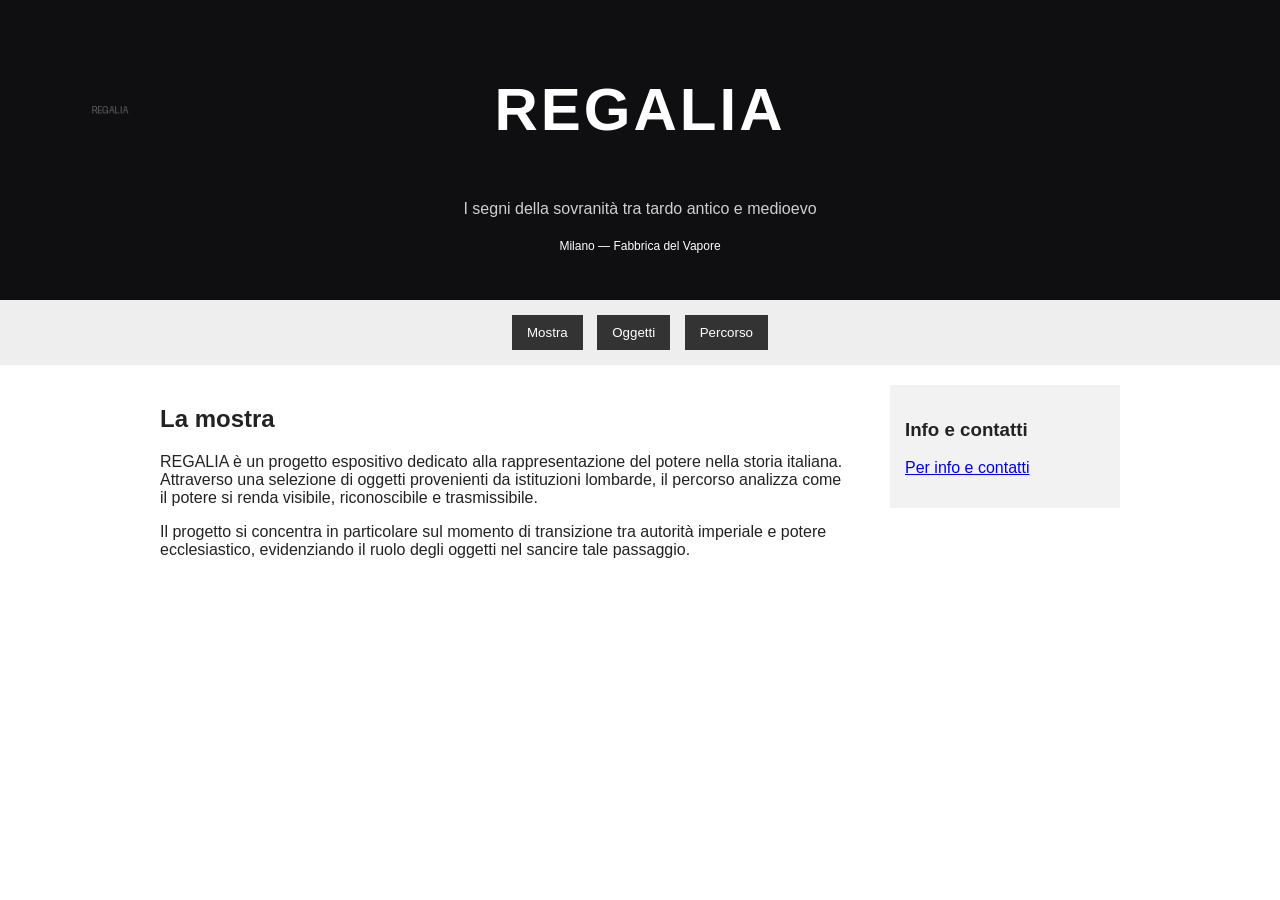
==== index.html @ 8a3edc61 "Add files via upload" ====
<!DOCTYPE html>
<html lang="it">
<head>
<meta charset="UTF-8">
<meta name="viewport" content="width=device-width, initial-scale=1.0">
<title>REGALIA</title>
<link rel="stylesheet" href="style.css">
<script>
function showSection(id){
  document.querySelectorAll('.section').forEach(s=>s.style.display='none');
  document.getElementById(id).style.display='block';
}
</script>
</head>
<body>

<header class="hero">
  <div class="overlay">
    <h1>REGALIA</h1>
    <p class="subtitle">I segni della sovranità tra tardo antico e medioevo</p>
    <p class="meta">Milano — Fabbrica del Vapore</p>
  </div>
</header>

<nav>
  <button onclick="showSection('home')">Mostra</button>
  <button onclick="showSection('oggetti')">Oggetti</button>
  <button onclick="showSection('percorso')">Percorso</button>
</nav>

<div class="layout">

<main>

<section id="home" class="section">
  <h2>La mostra</h2>
  <p>
  REGALIA è un progetto espositivo dedicato alla rappresentazione del potere nella storia italiana.
  Attraverso una selezione di oggetti provenienti da istituzioni lombarde, il percorso analizza
  come il potere si renda visibile, riconoscibile e trasmissibile.
  </p>
  <p>
  Il progetto si concentra in particolare sul momento di transizione tra autorità imperiale e potere
  ecclesiastico, evidenziando il ruolo degli oggetti nel sancire tale passaggio.
  </p>
</section>

<section id="oggetti" class="section" style="display:none">
<h2>Oggetti esposti</h2>

<div class="obj">
<h3>Scettro longobardo</h3>
<p>Elemento cerimoniale legato alla regalità, utilizzato nelle cerimonie ufficiali per rappresentare il potere diretto del sovrano.</p>
<p class="src">Museo del Duomo, Milano</p>
<img src="scettro_1.jpg"><img src="scettro_2.jpg">
</div>

<div class="obj">
<h3>Sigilli medievali</h3>
<p>Strumenti di autenticazione, fondamentali per conferire validità agli atti ufficiali e trasformare una decisione in autorità riconosciuta.</p>
<p class="src">Archivio di Stato, Milano</p>
<img src="sigilli_1.jpg"><img src="sigilli_2.jpg">
</div>

<div class="obj highlight">
<h3>Corona Ferrea</h3>
<p>
Utilizzata nelle incoronazioni dei re d’Italia, la Corona Ferrea rappresenta uno dei principali strumenti
di legittimazione del potere.
</p>
<p>
Non rappresentava soltanto l’autorità, ma ne sanciva il riconoscimento formale.
</p>
<p>
Secondo la tradizione, al suo interno è presente un anello metallico associato a uno dei chiodi della Croce.
</p>
<p class="src">Duomo di Monza</p>
<img src="corona_1.jpg"><img src="corona_2.jpg">
</div>

</section>

<section id="percorso" class="section" style="display:none">
<h2>Percorso espositivo</h2>
<p>
Il percorso mette in relazione oggetti civili e religiosi per analizzare la trasformazione del potere nel tempo.
</p>
</section>

</main>

<aside class="sidebar">
  <div class="box">
    <h3>Info e contatti</h3>
    <p><a href="contatti.html">Per info e contatti</a></p>
  </div>
</aside>

</div>

</body>
</html>
---- style.css ----
body{margin:0;font-family:Arial;color:#222;}
.hero{background:url('cover.jpg') center/cover no-repeat;height:300px;position:relative;}
.overlay{background:rgba(0,0,0,0.5);height:100%;display:flex;flex-direction:column;justify-content:center;align-items:center;color:#fff;}
h1{font-size:60px;letter-spacing:3px;}
.subtitle{opacity:0.8;}
.meta{font-size:12px;margin-top:5px;}
nav{text-align:center;padding:10px;background:#eee;}
nav button{margin:5px;padding:10px 15px;border:none;background:#333;color:#fff;}
.layout{display:flex;max-width:1000px;margin:auto;}
main{flex:3;padding:20px;}
.sidebar{flex:1;padding:20px;}
.box{background:#f2f2f2;padding:15px;}
.section{margin-bottom:30px;}
.obj img{width:45%;margin-top:10px;}
.highlight{border-top:2px solid #333;padding-top:10px;}
@media(max-width:800px){.layout{flex-direction:column;}}
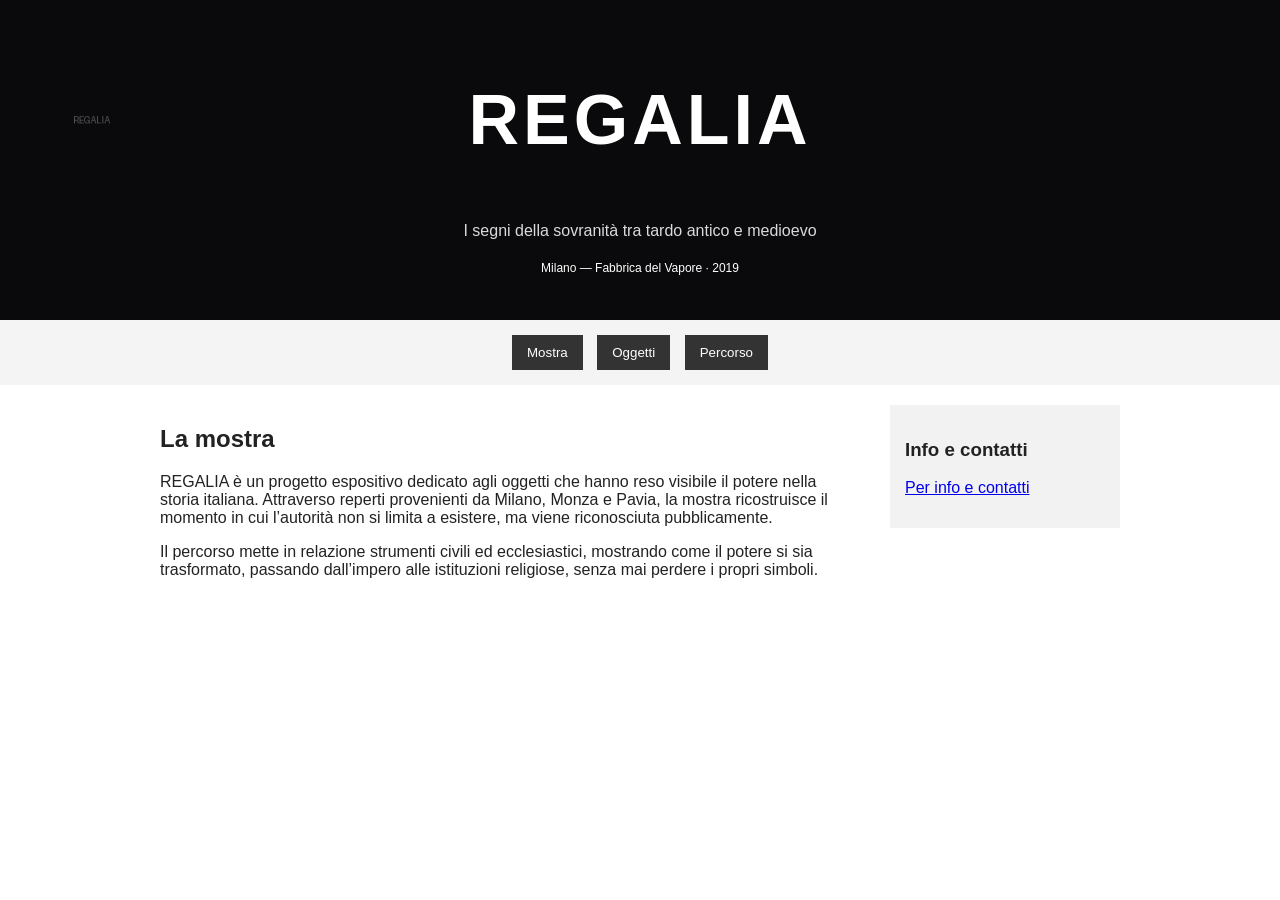
==== commit af8e6377: "Add files via upload" ====
--- a/index.html
+++ b/index.html
@@ -7,25 +7,25 @@
 <link rel="stylesheet" href="style.css">
 <script>
 function showSection(id){
-  document.querySelectorAll('.section').forEach(s=>s.style.display='none');
-  document.getElementById(id).style.display='block';
+ document.querySelectorAll('.section').forEach(s=>s.style.display='none');
+ document.getElementById(id).style.display='block';
 }
 </script>
 </head>
 <body>
 
 <header class="hero">
-  <div class="overlay">
-    <h1>REGALIA</h1>
-    <p class="subtitle">I segni della sovranità tra tardo antico e medioevo</p>
-    <p class="meta">Milano — Fabbrica del Vapore</p>
-  </div>
+<div class="overlay">
+<h1>REGALIA</h1>
+<p class="subtitle">I segni della sovranità tra tardo antico e medioevo</p>
+<p class="meta">Milano — Fabbrica del Vapore · 2019</p>
+</div>
 </header>
 
 <nav>
-  <button onclick="showSection('home')">Mostra</button>
-  <button onclick="showSection('oggetti')">Oggetti</button>
-  <button onclick="showSection('percorso')">Percorso</button>
+<button onclick="showSection('home')">Mostra</button>
+<button onclick="showSection('oggetti')">Oggetti</button>
+<button onclick="showSection('percorso')">Percorso</button>
 </nav>
 
 <div class="layout">
@@ -33,16 +33,16 @@
 <main>
 
 <section id="home" class="section">
-  <h2>La mostra</h2>
-  <p>
-  REGALIA è un progetto espositivo dedicato alla rappresentazione del potere nella storia italiana.
-  Attraverso una selezione di oggetti provenienti da istituzioni lombarde, il percorso analizza
-  come il potere si renda visibile, riconoscibile e trasmissibile.
-  </p>
-  <p>
-  Il progetto si concentra in particolare sul momento di transizione tra autorità imperiale e potere
-  ecclesiastico, evidenziando il ruolo degli oggetti nel sancire tale passaggio.
-  </p>
+<h2>La mostra</h2>
+<p>
+REGALIA è un progetto espositivo dedicato agli oggetti che hanno reso visibile il potere nella storia italiana.
+Attraverso reperti provenienti da Milano, Monza e Pavia, la mostra ricostruisce il momento in cui l’autorità
+non si limita a esistere, ma viene riconosciuta pubblicamente.
+</p>
+<p>
+Il percorso mette in relazione strumenti civili ed ecclesiastici, mostrando come il potere si sia trasformato,
+passando dall’impero alle istituzioni religiose, senza mai perdere i propri simboli.
+</p>
 </section>
 
 <section id="oggetti" class="section" style="display:none">
@@ -50,29 +50,47 @@
 
 <div class="obj">
 <h3>Scettro longobardo</h3>
-<p>Elemento cerimoniale legato alla regalità, utilizzato nelle cerimonie ufficiali per rappresentare il potere diretto del sovrano.</p>
+<p>Elemento cerimoniale associato alla regalità longobarda. Utilizzato nelle cerimonie ufficiali,
+lo scettro rappresentava la capacità del sovrano di esercitare il comando e rendere visibile la propria autorità.</p>
 <p class="src">Museo del Duomo, Milano</p>
 <img src="scettro_1.jpg"><img src="scettro_2.jpg">
 </div>
 
 <div class="obj">
+<h3>Globo imperiale</h3>
+<p>Simbolo del dominio universale, il globo indica il mondo sottoposto all’autorità del sovrano.
+La croce sovrastante sancisce la relazione tra potere terreno e legittimazione divina.</p>
+<p class="src">Musei Civici, Pavia</p>
+<img src="globo_1.jpg"><img src="globo_2.jpg">
+</div>
+
+<div class="obj">
 <h3>Sigilli medievali</h3>
-<p>Strumenti di autenticazione, fondamentali per conferire validità agli atti ufficiali e trasformare una decisione in autorità riconosciuta.</p>
+<p>Strumenti fondamentali per conferire validità agli atti ufficiali.
+Attraverso la loro impronta, una decisione diventava riconosciuta e verificabile.</p>
 <p class="src">Archivio di Stato, Milano</p>
 <img src="sigilli_1.jpg"><img src="sigilli_2.jpg">
+</div>
+
+<div class="obj">
+<h3>Anello episcopale ambrosiano</h3>
+<p>Simbolo dell’autorità del vescovo di Milano, utilizzato per autenticare documenti e sancire atti ufficiali.
+Rappresenta il legame tra potere spirituale e riconoscimento istituzionale.</p>
+<p class="src">Biblioteca Ambrosiana, Milano</p>
+<img src="anello_1.jpg"><img src="anello_2.jpg">
 </div>
 
 <div class="obj highlight">
 <h3>Corona Ferrea</h3>
 <p>
-Utilizzata nelle incoronazioni dei re d’Italia, la Corona Ferrea rappresenta uno dei principali strumenti
-di legittimazione del potere.
+Tra le più antiche insegne regali d’Europa, la Corona Ferrea veniva utilizzata per l’incoronazione dei re d’Italia.
+Non rappresentava soltanto il potere, ma ne sanciva il riconoscimento formale e pubblico.
 </p>
 <p>
-Non rappresentava soltanto l’autorità, ma ne sanciva il riconoscimento formale.
+Secondo la tradizione, all’interno della corona è presente un anello metallico associato a uno dei chiodi della Croce.
 </p>
 <p>
-Secondo la tradizione, al suo interno è presente un anello metallico associato a uno dei chiodi della Croce.
+Utilizzata anche da Napoleone Bonaparte nel 1805, rappresenta un punto di continuità tra diverse forme di autorità.
 </p>
 <p class="src">Duomo di Monza</p>
 <img src="corona_1.jpg"><img src="corona_2.jpg">
@@ -83,17 +101,18 @@
 <section id="percorso" class="section" style="display:none">
 <h2>Percorso espositivo</h2>
 <p>
-Il percorso mette in relazione oggetti civili e religiosi per analizzare la trasformazione del potere nel tempo.
+Il percorso analizza la trasformazione del potere attraverso gli oggetti,
+mostrando come esso venga rappresentato, riconosciuto e trasmesso nel tempo.
 </p>
 </section>
 
 </main>
 
 <aside class="sidebar">
-  <div class="box">
-    <h3>Info e contatti</h3>
-    <p><a href="contatti.html">Per info e contatti</a></p>
-  </div>
+<div class="box">
+<h3>Info e contatti</h3>
+<p><a href="contatti.html">Per info e contatti</a></p>
+</div>
 </aside>
 
 </div>
--- a/style.css
+++ b/style.css
@@ -1,17 +1,18 @@
 
 body{margin:0;font-family:Arial;color:#222;}
-.hero{background:url('cover.jpg') center/cover no-repeat;height:300px;position:relative;}
-.overlay{background:rgba(0,0,0,0.5);height:100%;display:flex;flex-direction:column;justify-content:center;align-items:center;color:#fff;}
-h1{font-size:60px;letter-spacing:3px;}
-.subtitle{opacity:0.8;}
+.hero{background:url('cover.jpg') center/cover no-repeat;height:320px;}
+.overlay{background:rgba(0,0,0,0.6);height:100%;display:flex;flex-direction:column;justify-content:center;align-items:center;color:#fff;}
+h1{font-size:70px;letter-spacing:4px;}
+.subtitle{opacity:0.85;}
 .meta{font-size:12px;margin-top:5px;}
-nav{text-align:center;padding:10px;background:#eee;}
-nav button{margin:5px;padding:10px 15px;border:none;background:#333;color:#fff;}
+nav{text-align:center;padding:10px;background:#f4f4f4;}
+nav button{margin:5px;padding:10px 15px;border:none;background:#333;color:#fff;cursor:pointer;}
 .layout{display:flex;max-width:1000px;margin:auto;}
 main{flex:3;padding:20px;}
 .sidebar{flex:1;padding:20px;}
 .box{background:#f2f2f2;padding:15px;}
 .section{margin-bottom:30px;}
 .obj img{width:45%;margin-top:10px;}
-.highlight{border-top:2px solid #333;padding-top:10px;}
+.highlight{border-top:2px solid #000;padding-top:10px;}
+.src{font-size:13px;color:#666;}
 @media(max-width:800px){.layout{flex-direction:column;}}
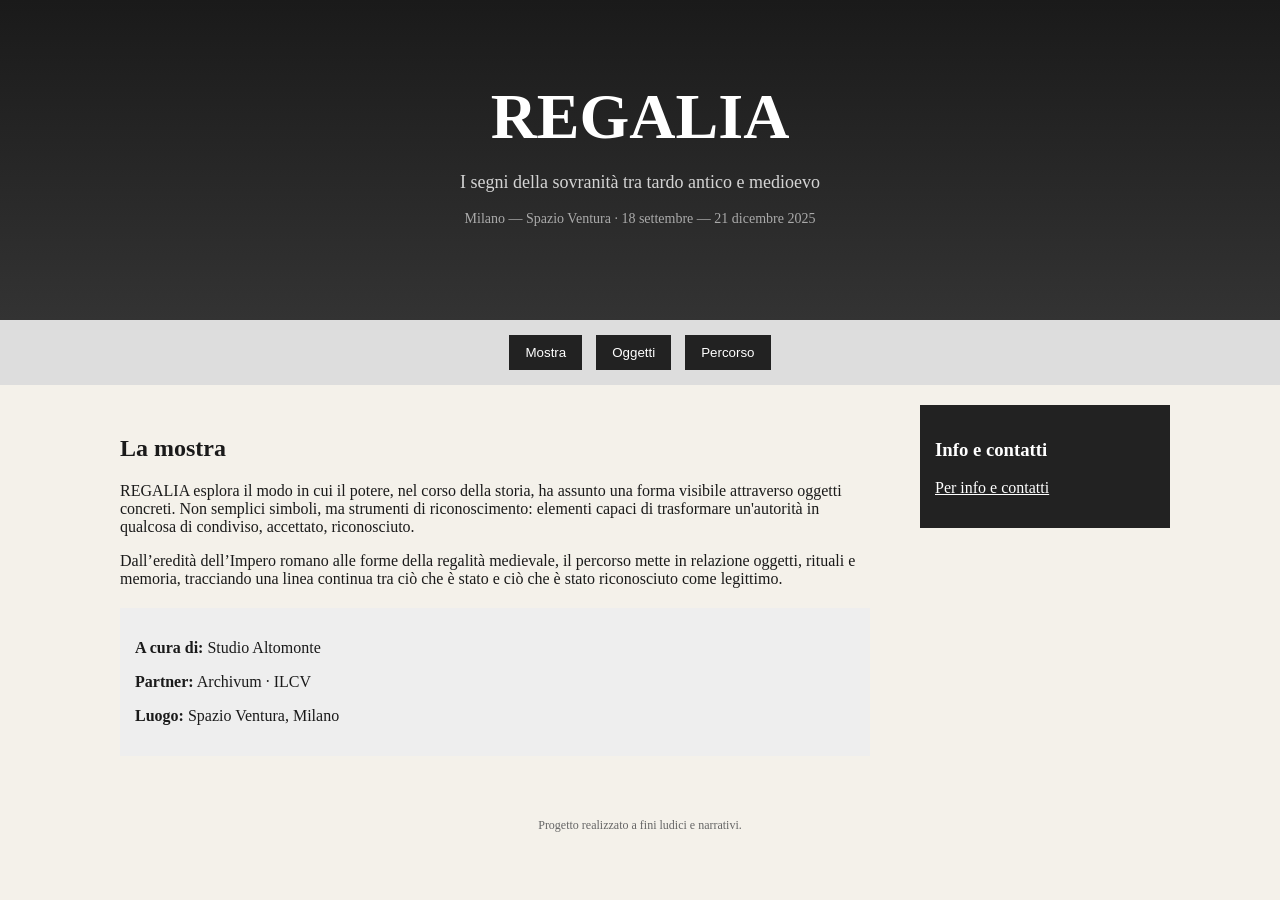
==== commit f6d0478b: "Add files via upload" ====
--- a/index.html
+++ b/index.html
@@ -3,113 +3,104 @@
 <head>
 <meta charset="UTF-8">
 <meta name="viewport" content="width=device-width, initial-scale=1.0">
-<title>REGALIA</title>
+<title>REGALIA — Milano 2025</title>
 <link rel="stylesheet" href="style.css">
 <script>
 function showSection(id){
- document.querySelectorAll('.section').forEach(s=>s.style.display='none');
- document.getElementById(id).style.display='block';
+ document.querySelectorAll('.section').forEach(s=>s.classList.remove('active'));
+ document.getElementById(id).classList.add('active');
+ window.scrollTo({top:0,behavior:'smooth'});
 }
 </script>
 </head>
 <body>
 
 <header class="hero">
-<div class="overlay">
+<div class="hero-content">
 <h1>REGALIA</h1>
 <p class="subtitle">I segni della sovranità tra tardo antico e medioevo</p>
-<p class="meta">Milano — Fabbrica del Vapore · 2019</p>
+<p class="meta">Milano — Spazio Ventura · 18 settembre — 21 dicembre 2025</p>
 </div>
 </header>
 
-<nav>
+<nav class="nav">
 <button onclick="showSection('home')">Mostra</button>
-<button onclick="showSection('oggetti')">Oggetti</button>
-<button onclick="showSection('percorso')">Percorso</button>
+<button onclick="showSection('objects')">Oggetti</button>
+<button onclick="showSection('path')">Percorso</button>
 </nav>
 
-<div class="layout">
+<div class="container">
 
 <main>
 
-<section id="home" class="section">
+<section id="home" class="section active">
 <h2>La mostra</h2>
 <p>
-REGALIA è un progetto espositivo dedicato agli oggetti che hanno reso visibile il potere nella storia italiana.
-Attraverso reperti provenienti da Milano, Monza e Pavia, la mostra ricostruisce il momento in cui l’autorità
-non si limita a esistere, ma viene riconosciuta pubblicamente.
+REGALIA esplora il modo in cui il potere, nel corso della storia, ha assunto una forma visibile attraverso oggetti concreti.
+Non semplici simboli, ma strumenti di riconoscimento: elementi capaci di trasformare un'autorità in qualcosa di condiviso, accettato, riconosciuto.
 </p>
+
 <p>
-Il percorso mette in relazione strumenti civili ed ecclesiastici, mostrando come il potere si sia trasformato,
-passando dall’impero alle istituzioni religiose, senza mai perdere i propri simboli.
+Dall’eredità dell’Impero romano alle forme della regalità medievale, il percorso mette in relazione oggetti, rituali e memoria,
+tracciando una linea continua tra ciò che è stato e ciò che è stato riconosciuto come legittimo.
 </p>
+
+<div class="meta-box">
+<p><strong>A cura di:</strong> Studio Altomonte</p>
+<p><strong>Partner:</strong> Archivum · ILCV</p>
+<p><strong>Luogo:</strong> Spazio Ventura, Milano</p>
+</div>
 </section>
 
-<section id="oggetti" class="section" style="display:none">
+<section id="objects" class="section">
 <h2>Oggetti esposti</h2>
 
-<div class="obj">
-<h3>Scettro longobardo</h3>
-<p>Elemento cerimoniale associato alla regalità longobarda. Utilizzato nelle cerimonie ufficiali,
-lo scettro rappresentava la capacità del sovrano di esercitare il comando e rendere visibile la propria autorità.</p>
-<p class="src">Museo del Duomo, Milano</p>
-<img src="scettro_1.jpg"><img src="scettro_2.jpg">
+<div class="card">
+<h3>Corona di Teodolinda</h3>
+<p>Testimonianza dell’oreficeria altomedievale e del rapporto tra regalità e devozione. Associata alla figura della regina Teodolinda, rappresenta un momento in cui il potere si esprime attraverso oggetti che uniscono simbolo e autorità.</p>
+<p class="source">Prestito: Duomo di Monza</p>
 </div>
 
-<div class="obj">
-<h3>Globo imperiale</h3>
-<p>Simbolo del dominio universale, il globo indica il mondo sottoposto all’autorità del sovrano.
-La croce sovrastante sancisce la relazione tra potere terreno e legittimazione divina.</p>
-<p class="src">Musei Civici, Pavia</p>
-<img src="globo_1.jpg"><img src="globo_2.jpg">
+<div class="card">
+<h3>Croce di Agilulfo</h3>
+<p>Oggetto liturgico che assume valore politico. Non solo strumento di culto, ma elemento capace di rendere visibile l’autorità e legittimarla attraverso un linguaggio condiviso.</p>
+<p class="source">Prestito: Duomo di Monza</p>
 </div>
 
-<div class="obj">
-<h3>Sigilli medievali</h3>
-<p>Strumenti fondamentali per conferire validità agli atti ufficiali.
-Attraverso la loro impronta, una decisione diventava riconosciuta e verificabile.</p>
-<p class="src">Archivio di Stato, Milano</p>
-<img src="sigilli_1.jpg"><img src="sigilli_2.jpg">
+<div class="card">
+<h3>Dittico di Stilicone</h3>
+<p>Testimonianza della persistenza del linguaggio imperiale. Un oggetto che conserva e trasmette le forme della rappresentazione del potere anche oltre la trasformazione dell’Impero.</p>
+<p class="source">Prestito: Duomo di Monza</p>
 </div>
 
-<div class="obj">
-<h3>Anello episcopale ambrosiano</h3>
-<p>Simbolo dell’autorità del vescovo di Milano, utilizzato per autenticare documenti e sancire atti ufficiali.
-Rappresenta il legame tra potere spirituale e riconoscimento istituzionale.</p>
-<p class="src">Biblioteca Ambrosiana, Milano</p>
-<img src="anello_1.jpg"><img src="anello_2.jpg">
+<div class="card">
+<h3>Sigilli medievali</h3>
+<p>Strumenti di autenticazione che trasformano un atto in autorità riconosciuta. Il sigillo non rappresenta il potere: lo rende valido.</p>
+<p class="source">Prestito: Archivio di Stato di Milano</p>
 </div>
 
-<div class="obj highlight">
+<div class="card highlight">
 <h3>Corona Ferrea</h3>
-<p>
-Tra le più antiche insegne regali d’Europa, la Corona Ferrea veniva utilizzata per l’incoronazione dei re d’Italia.
-Non rappresentava soltanto il potere, ma ne sanciva il riconoscimento formale e pubblico.
-</p>
-<p>
-Secondo la tradizione, all’interno della corona è presente un anello metallico associato a uno dei chiodi della Croce.
-</p>
-<p>
-Utilizzata anche da Napoleone Bonaparte nel 1805, rappresenta un punto di continuità tra diverse forme di autorità.
-</p>
-<p class="src">Duomo di Monza</p>
-<img src="corona_1.jpg"><img src="corona_2.jpg">
+<p>Tra le più antiche insegne regali d’Europa, utilizzata per l’incoronazione dei re d’Italia. Non rappresenta soltanto il potere, ma ne sancisce il riconoscimento.</p>
+<p>Secondo la tradizione contiene un elemento legato a un chiodo della Croce, rafforzandone il valore simbolico.</p>
+<p>Utilizzata anche da Napoleone nel 1805.</p>
+<p class="source">Prestito: Duomo di Monza</p>
 </div>
 
 </section>
 
-<section id="percorso" class="section" style="display:none">
+<section id="path" class="section">
 <h2>Percorso espositivo</h2>
 <p>
-Il percorso analizza la trasformazione del potere attraverso gli oggetti,
-mostrando come esso venga rappresentato, riconosciuto e trasmesso nel tempo.
+Il percorso analizza come il potere diventi riconoscibile attraverso oggetti concreti.
+Non ciò che viene dichiarato, ma ciò che viene riconosciuto.
 </p>
 </section>
 
 </main>
 
 <aside class="sidebar">
-<div class="box">
+<div class="contact-box">
 <h3>Info e contatti</h3>
 <p><a href="contatti.html">Per info e contatti</a></p>
 </div>
@@ -117,5 +108,9 @@
 
 </div>
 
+<footer>
+<p>Progetto realizzato a fini ludici e narrativi.</p>
+</footer>
+
 </body>
 </html>
--- a/style.css
+++ b/style.css
@@ -1,18 +1,33 @@
 
-body{margin:0;font-family:Arial;color:#222;}
-.hero{background:url('cover.jpg') center/cover no-repeat;height:320px;}
-.overlay{background:rgba(0,0,0,0.6);height:100%;display:flex;flex-direction:column;justify-content:center;align-items:center;color:#fff;}
-h1{font-size:70px;letter-spacing:4px;}
-.subtitle{opacity:0.85;}
-.meta{font-size:12px;margin-top:5px;}
-nav{text-align:center;padding:10px;background:#f4f4f4;}
-nav button{margin:5px;padding:10px 15px;border:none;background:#333;color:#fff;cursor:pointer;}
-.layout{display:flex;max-width:1000px;margin:auto;}
-main{flex:3;padding:20px;}
+body{margin:0;font-family:Georgia,serif;background:#f4f1ea;color:#1a1a1a;}
+.hero{height:320px;background:linear-gradient(#1a1a1a,#333);color:#fff;display:flex;align-items:center;justify-content:center;text-align:center;}
+.hero h1{font-size:64px;margin:0;}
+.subtitle{font-size:18px;opacity:0.8;}
+.meta{font-size:14px;opacity:0.6;}
+
+.nav{background:#ddd;text-align:center;padding:10px;}
+.nav button{margin:5px;padding:10px 16px;border:none;background:#222;color:#fff;cursor:pointer;}
+.nav button:hover{background:#555;}
+
+.container{display:flex;max-width:1100px;margin:auto;}
+main{flex:3;padding:30px;}
 .sidebar{flex:1;padding:20px;}
-.box{background:#f2f2f2;padding:15px;}
-.section{margin-bottom:30px;}
-.obj img{width:45%;margin-top:10px;}
+
+.section{display:none;}
+.section.active{display:block;}
+
+.card{margin-bottom:30px;padding-bottom:10px;border-bottom:1px solid #ccc;}
 .highlight{border-top:2px solid #000;padding-top:10px;}
-.src{font-size:13px;color:#666;}
-@media(max-width:800px){.layout{flex-direction:column;}}
+
+.source{font-size:13px;color:#555;}
+
+.meta-box{background:#eee;padding:15px;margin-top:20px;}
+
+.contact-box{background:#222;color:#fff;padding:15px;}
+.contact-box a{color:#fff;}
+
+footer{text-align:center;padding:20px;font-size:12px;color:#666;}
+
+@media(max-width:800px){
+.container{flex-direction:column;}
+}
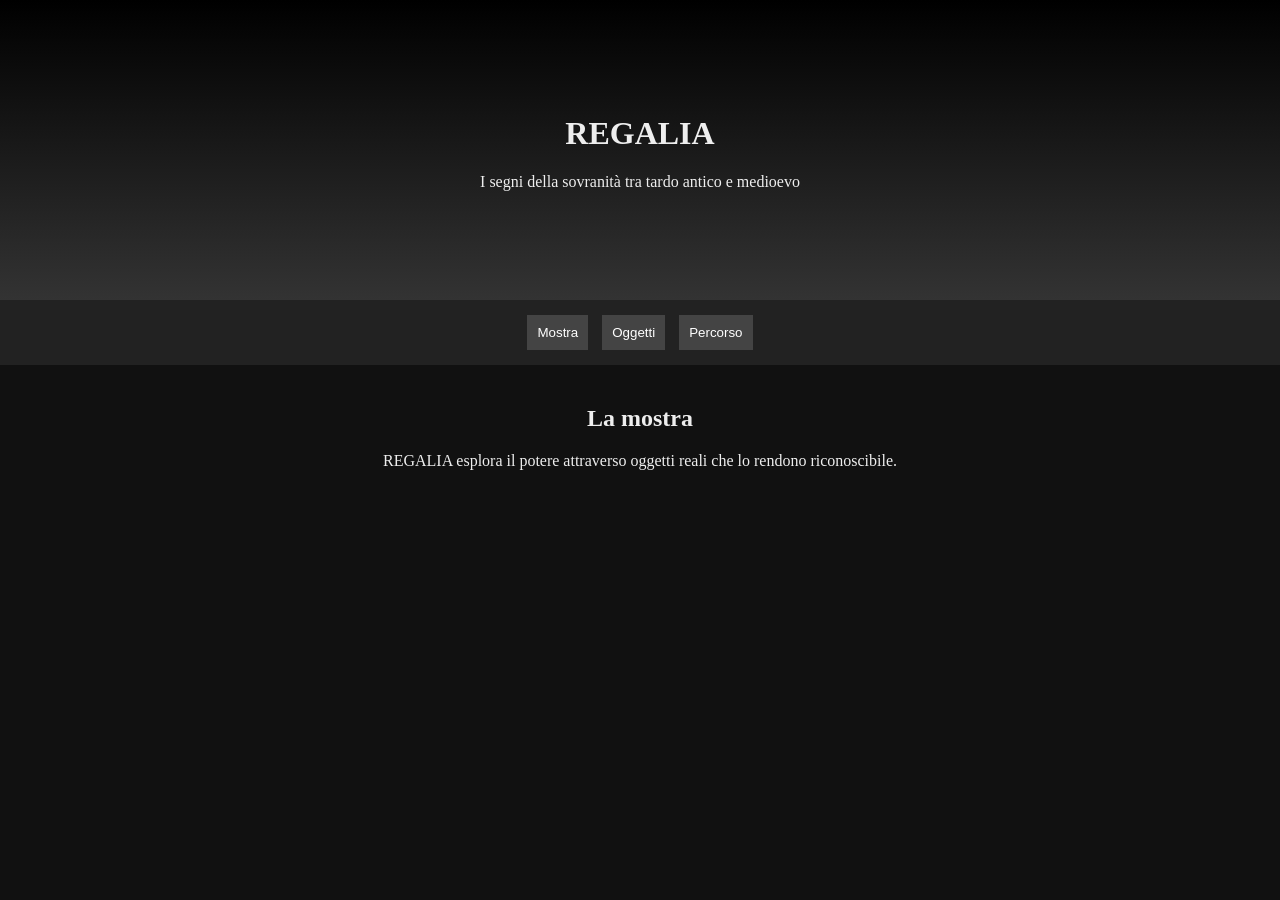
==== commit 02938e5e: "Add files via upload" ====
--- a/index.html
+++ b/index.html
@@ -9,21 +9,19 @@
 function showSection(id){
  document.querySelectorAll('.section').forEach(s=>s.classList.remove('active'));
  document.getElementById(id).classList.add('active');
- window.scrollTo({top:0,behavior:'smooth'});
 }
 </script>
 </head>
 <body>
 
 <header class="hero">
-<div class="hero-content">
+<div class="overlay">
 <h1>REGALIA</h1>
-<p class="subtitle">I segni della sovranità tra tardo antico e medioevo</p>
-<p class="meta">Milano — Spazio Ventura · 18 settembre — 21 dicembre 2025</p>
+<p>I segni della sovranità tra tardo antico e medioevo</p>
 </div>
 </header>
 
-<nav class="nav">
+<nav>
 <button onclick="showSection('home')">Mostra</button>
 <button onclick="showSection('objects')">Oggetti</button>
 <button onclick="showSection('path')">Percorso</button>
@@ -31,86 +29,25 @@
 
 <div class="container">
 
-<main>
-
 <section id="home" class="section active">
 <h2>La mostra</h2>
-<p>
-REGALIA esplora il modo in cui il potere, nel corso della storia, ha assunto una forma visibile attraverso oggetti concreti.
-Non semplici simboli, ma strumenti di riconoscimento: elementi capaci di trasformare un'autorità in qualcosa di condiviso, accettato, riconosciuto.
-</p>
-
-<p>
-Dall’eredità dell’Impero romano alle forme della regalità medievale, il percorso mette in relazione oggetti, rituali e memoria,
-tracciando una linea continua tra ciò che è stato e ciò che è stato riconosciuto come legittimo.
-</p>
-
-<div class="meta-box">
-<p><strong>A cura di:</strong> Studio Altomonte</p>
-<p><strong>Partner:</strong> Archivum · ILCV</p>
-<p><strong>Luogo:</strong> Spazio Ventura, Milano</p>
-</div>
+<p>REGALIA esplora il potere attraverso oggetti reali che lo rendono riconoscibile.</p>
 </section>
 
 <section id="objects" class="section">
-<h2>Oggetti esposti</h2>
-
-<div class="card">
-<h3>Corona di Teodolinda</h3>
-<p>Testimonianza dell’oreficeria altomedievale e del rapporto tra regalità e devozione. Associata alla figura della regina Teodolinda, rappresenta un momento in cui il potere si esprime attraverso oggetti che uniscono simbolo e autorità.</p>
-<p class="source">Prestito: Duomo di Monza</p>
-</div>
-
-<div class="card">
-<h3>Croce di Agilulfo</h3>
-<p>Oggetto liturgico che assume valore politico. Non solo strumento di culto, ma elemento capace di rendere visibile l’autorità e legittimarla attraverso un linguaggio condiviso.</p>
-<p class="source">Prestito: Duomo di Monza</p>
-</div>
-
-<div class="card">
-<h3>Dittico di Stilicone</h3>
-<p>Testimonianza della persistenza del linguaggio imperiale. Un oggetto che conserva e trasmette le forme della rappresentazione del potere anche oltre la trasformazione dell’Impero.</p>
-<p class="source">Prestito: Duomo di Monza</p>
-</div>
-
-<div class="card">
-<h3>Sigilli medievali</h3>
-<p>Strumenti di autenticazione che trasformano un atto in autorità riconosciuta. Il sigillo non rappresenta il potere: lo rende valido.</p>
-<p class="source">Prestito: Archivio di Stato di Milano</p>
-</div>
-
-<div class="card highlight">
-<h3>Corona Ferrea</h3>
-<p>Tra le più antiche insegne regali d’Europa, utilizzata per l’incoronazione dei re d’Italia. Non rappresenta soltanto il potere, ma ne sancisce il riconoscimento.</p>
-<p>Secondo la tradizione contiene un elemento legato a un chiodo della Croce, rafforzandone il valore simbolico.</p>
-<p>Utilizzata anche da Napoleone nel 1805.</p>
-<p class="source">Prestito: Duomo di Monza</p>
-</div>
-
+<div class="card"><img src="teodolinda.jpg"><h3>Corona di Teodolinda</h3></div>
+<div class="card"><img src="agilulfo.jpg"><h3>Croce di Agilulfo</h3></div>
+<div class="card"><img src="stilicone.jpg"><h3>Dittico di Stilicone</h3></div>
+<div class="card"><img src="sigilli.jpg"><h3>Sigilli medievali</h3></div>
+<div class="card"><img src="corona.jpg"><h3>Corona Ferrea</h3></div>
 </section>
 
 <section id="path" class="section">
-<h2>Percorso espositivo</h2>
-<p>
-Il percorso analizza come il potere diventi riconoscibile attraverso oggetti concreti.
-Non ciò che viene dichiarato, ma ciò che viene riconosciuto.
-</p>
+<h2>Percorso</h2>
+<p>Dal simbolo al riconoscimento.</p>
 </section>
-
-</main>
-
-<aside class="sidebar">
-<div class="contact-box">
-<h3>Info e contatti</h3>
-<p><a href="contatti.html">Per info e contatti</a></p>
-</div>
-</aside>
 
 </div>
 
-<footer>
-<p>Progetto realizzato a fini ludici e narrativi.</p>
-</footer>
-
 </body>
 </html>
--- a/style.css
+++ b/style.css
@@ -1,33 +1,10 @@
 
-body{margin:0;font-family:Georgia,serif;background:#f4f1ea;color:#1a1a1a;}
-.hero{height:320px;background:linear-gradient(#1a1a1a,#333);color:#fff;display:flex;align-items:center;justify-content:center;text-align:center;}
-.hero h1{font-size:64px;margin:0;}
-.subtitle{font-size:18px;opacity:0.8;}
-.meta{font-size:14px;opacity:0.6;}
-
-.nav{background:#ddd;text-align:center;padding:10px;}
-.nav button{margin:5px;padding:10px 16px;border:none;background:#222;color:#fff;cursor:pointer;}
-.nav button:hover{background:#555;}
-
-.container{display:flex;max-width:1100px;margin:auto;}
-main{flex:3;padding:30px;}
-.sidebar{flex:1;padding:20px;}
-
-.section{display:none;}
-.section.active{display:block;}
-
-.card{margin-bottom:30px;padding-bottom:10px;border-bottom:1px solid #ccc;}
-.highlight{border-top:2px solid #000;padding-top:10px;}
-
-.source{font-size:13px;color:#555;}
-
-.meta-box{background:#eee;padding:15px;margin-top:20px;}
-
-.contact-box{background:#222;color:#fff;padding:15px;}
-.contact-box a{color:#fff;}
-
-footer{text-align:center;padding:20px;font-size:12px;color:#666;}
-
-@media(max-width:800px){
-.container{flex-direction:column;}
-}
+body{margin:0;font-family:Georgia;background:#111;color:#eee;text-align:center}
+.hero{height:300px;background:linear-gradient(#000,#333);display:flex;align-items:center;justify-content:center}
+nav{background:#222;padding:10px}
+nav button{margin:5px;padding:10px;color:#fff;background:#444;border:none}
+.container{max-width:1000px;margin:auto;padding:20px}
+.section{display:none}
+.section.active{display:block}
+.card{margin:20px}
+.card img{width:100%;border-radius:10px}
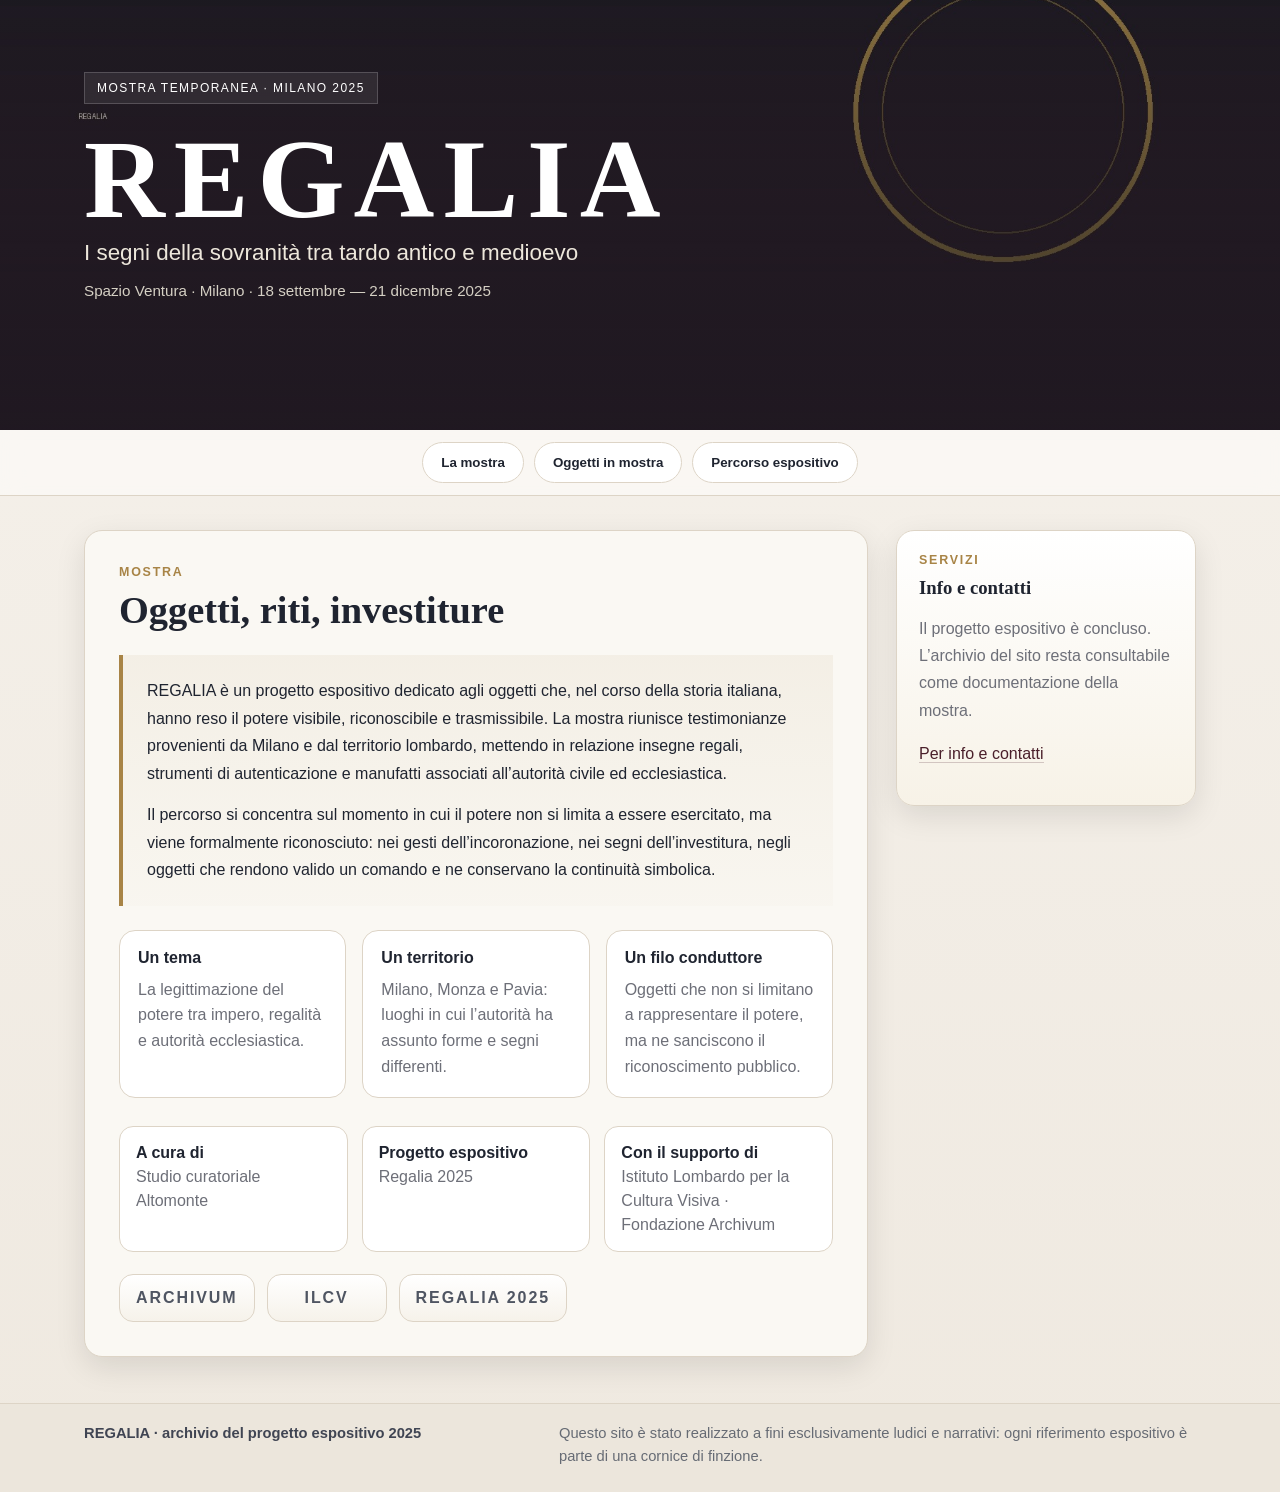
==== commit 2939495f: "Add files via upload" ====
--- a/index.html
+++ b/index.html
@@ -1,53 +1,195 @@
 <!DOCTYPE html>
 <html lang="it">
 <head>
-<meta charset="UTF-8">
-<meta name="viewport" content="width=device-width, initial-scale=1.0">
-<title>REGALIA — Milano 2025</title>
-<link rel="stylesheet" href="style.css">
-<script>
-function showSection(id){
- document.querySelectorAll('.section').forEach(s=>s.classList.remove('active'));
- document.getElementById(id).classList.add('active');
-}
-</script>
+  <meta charset="UTF-8">
+  <meta name="viewport" content="width=device-width, initial-scale=1.0">
+  <title>REGALIA — Milano 2025</title>
+  <link rel="stylesheet" href="style.css">
+  <script>
+    function showSection(id){
+      document.querySelectorAll('.section-panel').forEach(el => el.classList.remove('active'));
+      document.getElementById(id).classList.add('active');
+      window.scrollTo({top: 0, behavior: 'smooth'});
+    }
+  </script>
 </head>
 <body>
+  <header class="hero">
+    <div class="hero-overlay"></div>
+    <div class="hero-inner wrap">
+      <div class="eyebrow">Mostra temporanea · Milano 2025</div>
+      <h1>REGALIA</h1>
+      <p class="hero-sub">I segni della sovranità tra tardo antico e medioevo</p>
+      <p class="hero-meta">Spazio Ventura · Milano · 18 settembre — 21 dicembre 2025</p>
+    </div>
+  </header>
 
-<header class="hero">
-<div class="overlay">
-<h1>REGALIA</h1>
-<p>I segni della sovranità tra tardo antico e medioevo</p>
-</div>
-</header>
+  <nav class="main-nav">
+    <div class="wrap nav-inner">
+      <button class="nav-btn" onclick="showSection('home')">La mostra</button>
+      <button class="nav-btn" onclick="showSection('objects')">Oggetti in mostra</button>
+      <button class="nav-btn" onclick="showSection('path')">Percorso espositivo</button>
+    </div>
+  </nav>
 
-<nav>
-<button onclick="showSection('home')">Mostra</button>
-<button onclick="showSection('objects')">Oggetti</button>
-<button onclick="showSection('path')">Percorso</button>
-</nav>
+  <div class="wrap page-grid">
+    <main class="content">
+      <section id="home" class="section-panel active">
+        <div class="section-head">
+          <span class="section-kicker">Mostra</span>
+          <h2>Oggetti, riti, investiture</h2>
+        </div>
 
-<div class="container">
+        <div class="lead-box">
+          <p>REGALIA è un progetto espositivo dedicato agli oggetti che, nel corso della storia italiana, hanno reso il potere visibile, riconoscibile e trasmissibile. La mostra riunisce testimonianze provenienti da Milano e dal territorio lombardo, mettendo in relazione insegne regali, strumenti di autenticazione e manufatti associati all’autorità civile ed ecclesiastica.</p>
+          <p>Il percorso si concentra sul momento in cui il potere non si limita a essere esercitato, ma viene formalmente riconosciuto: nei gesti dell’incoronazione, nei segni dell’investitura, negli oggetti che rendono valido un comando e ne conservano la continuità simbolica.</p>
+        </div>
 
-<section id="home" class="section active">
-<h2>La mostra</h2>
-<p>REGALIA esplora il potere attraverso oggetti reali che lo rendono riconoscibile.</p>
-</section>
+        <div class="home-cards">
+          <article class="mini-card">
+            <h3>Un tema</h3>
+            <p>La legittimazione del potere tra impero, regalità e autorità ecclesiastica.</p>
+          </article>
+          <article class="mini-card">
+            <h3>Un territorio</h3>
+            <p>Milano, Monza e Pavia: luoghi in cui l’autorità ha assunto forme e segni differenti.</p>
+          </article>
+          <article class="mini-card">
+            <h3>Un filo conduttore</h3>
+            <p>Oggetti che non si limitano a rappresentare il potere, ma ne sanciscono il riconoscimento pubblico.</p>
+          </article>
+        </div>
 
-<section id="objects" class="section">
-<div class="card"><img src="teodolinda.jpg"><h3>Corona di Teodolinda</h3></div>
-<div class="card"><img src="agilulfo.jpg"><h3>Croce di Agilulfo</h3></div>
-<div class="card"><img src="stilicone.jpg"><h3>Dittico di Stilicone</h3></div>
-<div class="card"><img src="sigilli.jpg"><h3>Sigilli medievali</h3></div>
-<div class="card"><img src="corona.jpg"><h3>Corona Ferrea</h3></div>
-</section>
+        <div class="meta-strip">
+          <div><strong>A cura di</strong><br>Studio curatoriale Altomonte</div>
+          <div><strong>Progetto espositivo</strong><br>Regalia 2025</div>
+          <div><strong>Con il supporto di</strong><br>Istituto Lombardo per la Cultura Visiva · Fondazione Archivum</div>
+        </div>
 
-<section id="path" class="section">
-<h2>Percorso</h2>
-<p>Dal simbolo al riconoscimento.</p>
-</section>
+        <div class="partner-row">
+          <div class="partner-logo">ARCHIVUM</div>
+          <div class="partner-logo">ILCV</div>
+          <div class="partner-logo">REGALIA 2025</div>
+        </div>
+      </section>
 
-</div>
+      <section id="objects" class="section-panel">
+        <div class="section-head">
+          <span class="section-kicker">Oggetti in mostra</span>
+          <h2>Prestiti e opere esposte</h2>
+        </div>
 
+        <article class="object-card">
+          <div class="object-text">
+            <h3>Corona di Teodolinda</h3>
+            <p>Tra le opere più rappresentative del Tesoro del Duomo di Monza, la Corona di Teodolinda costituisce una testimonianza significativa dell’oreficeria altomedievale e del rapporto tra regalità e devozione.</p>
+            <p>Tradizionalmente associata alla figura della regina Teodolinda, l’oggetto si colloca in un contesto in cui il potere non è ancora separato dalla dimensione religiosa, ma si esprime attraverso simboli condivisi tra corte e culto. La corona non svolge soltanto una funzione ornamentale: è un segno visibile di appartenenza, autorità e continuità dinastica.</p>
+            <p>Nel percorso espositivo, la sua presenza introduce il tema della trasformazione del potere tra tarda antichità e alto medioevo, mostrando come gli oggetti legati alla regalità assumano progressivamente un valore simbolico sempre più strutturato e riconoscibile.</p>
+            <p class="source"><strong>Prestito:</strong> Museo e Tesoro del Duomo di Monza</p>
+          </div>
+          <div class="object-images">
+            <img src="corona_teodolinda_1.jpg" alt="Corona di Teodolinda">
+            <img src="corona_teodolinda_2.jpg" alt="Corona di Teodolinda dettaglio">
+          </div>
+        </article>
+
+        <article class="object-card">
+          <div class="object-text">
+            <h3>Croce di Agilulfo</h3>
+            <p>Attribuita alla tradizione longobarda e associata alla memoria del re Agilulfo, questa croce rappresenta uno degli esempi più evidenti della sovrapposizione tra dimensione religiosa e rappresentazione del potere.</p>
+            <p>L’oggetto, pur appartenendo alla sfera liturgica, assume un ruolo che va oltre il culto: diventa segno pubblico di autorità, capace di legittimare e rafforzare il ruolo del sovrano attraverso un linguaggio condiviso tra fede e governo.</p>
+            <p>La croce testimonia un momento storico in cui il potere non si afferma soltanto attraverso la forza o il comando diretto, ma attraverso simboli riconosciuti e accettati. In questo senso, si configura come uno degli strumenti attraverso cui l’autorità viene resa visibile e, soprattutto, riconosciuta.</p>
+            <p class="source"><strong>Prestito:</strong> Museo e Tesoro del Duomo di Monza</p>
+          </div>
+          <div class="object-images">
+            <img src="croce_agilulfo_1.jpg" alt="Croce di Agilulfo">
+            <img src="croce_agilulfo_2.jpg" alt="Croce di Agilulfo dettaglio">
+          </div>
+        </article>
+
+        <article class="object-card">
+          <div class="object-text">
+            <h3>Dittico di Stilicone</h3>
+            <p>Il cosiddetto Dittico di Stilicone, legato alla tradizione tardoantica, rappresenta una delle testimonianze più significative della persistenza del linguaggio imperiale nella rappresentazione del potere.</p>
+            <p>Attraverso la raffigurazione di figure legate alla corte e al comando, il dittico conserva e trasmette una grammatica visiva che sopravvive anche dopo la trasformazione dell’Impero. L’oggetto non è soltanto commemorativo: è parte di un sistema simbolico che definisce gerarchie, ruoli e autorità.</p>
+            <p>Nel contesto della mostra, il dittico evidenzia come il potere imperiale continui a esistere anche nella sua dimensione rappresentativa, influenzando le forme successive della regalità e contribuendo alla costruzione di un immaginario condiviso dell’autorità.</p>
+            <p class="source"><strong>Prestito:</strong> Museo e Tesoro del Duomo di Monza</p>
+          </div>
+          <div class="object-images">
+            <img src="dittico_stilicone_1.jpg" alt="Dittico di Stilicone">
+            <img src="dittico_stilicone_2.jpg" alt="Dittico di Stilicone dettaglio">
+          </div>
+        </article>
+
+        <article class="object-card">
+          <div class="object-text">
+            <h3>Sigilli medievali</h3>
+            <p>La sezione dedicata ai sigilli mette in luce uno degli strumenti più concreti e determinanti nella costruzione del potere: l’autenticazione.</p>
+            <p>I sigilli non si limitano a chiudere o contrassegnare un documento, ma ne garantiscono la validità. Attraverso la loro impronta, una decisione diventa atto riconosciuto, verificabile e quindi efficace. In questo passaggio, il potere si trasforma da volontà ad autorità formalizzata.</p>
+            <p>L’uso del sigillo introduce un elemento fondamentale: il riconoscimento pubblico. Non basta esercitare il comando, è necessario che esso venga accettato e identificato come legittimo. Proprio in questa funzione, il sigillo diventa uno dei dispositivi centrali nella trasmissione del potere.</p>
+            <p class="source"><strong>Prestito:</strong> Archivio di Stato di Milano</p>
+          </div>
+          <div class="object-images">
+            <img src="sigilli_medievali_1.jpg" alt="Sigilli medievali">
+            <img src="sigilli_medievali_2.jpg" alt="Sigilli medievali dettaglio">
+          </div>
+        </article>
+
+        <article class="object-card featured">
+          <div class="object-text">
+            <h3>Corona Ferrea</h3>
+            <p>Tra le più antiche insegne regali d’Europa, la Corona Ferrea occupa un ruolo centrale nella storia della legittimazione del potere in Italia. Utilizzata nelle cerimonie di incoronazione dei re d’Italia, essa non si limita a rappresentare l’autorità, ma ne sancisce il riconoscimento formale e pubblico.</p>
+            <p>Nel gesto dell’imposizione, il potere diventa visibile, condiviso e riconosciuto: è in questo momento che l’autorità si trasforma in legittimità. La corona agisce quindi come uno strumento attivo, capace di rendere valido ciò che, senza di essa, resterebbe incompleto.</p>
+            <p>Secondo la tradizione, al suo interno è presente un sottile anello metallico associato a uno dei chiodi della Croce, elemento che ha contribuito nei secoli ad accrescerne il valore simbolico e sacrale. Questa duplice natura — regale e religiosa — ne rafforza il ruolo come punto di incontro tra diverse forme di potere.</p>
+            <p>La corona fu utilizzata anche da Napoleone Bonaparte nel 1805 per proclamarsi re d’Italia, confermando la persistenza del suo valore come strumento di riconoscimento attraverso epoche e sistemi politici differenti.</p>
+            <p class="source"><strong>Prestito:</strong> Museo e Tesoro del Duomo di Monza</p>
+          </div>
+          <div class="object-images">
+            <img src="corona_ferrea_1.jpg" alt="Corona Ferrea">
+            <img src="corona_ferrea_2.jpg" alt="Corona Ferrea dettaglio">
+          </div>
+        </article>
+      </section>
+
+      <section id="path" class="section-panel">
+        <div class="section-head">
+          <span class="section-kicker">Percorso espositivo</span>
+          <h2>Dalla rappresentazione al riconoscimento</h2>
+        </div>
+        <div class="lead-box">
+          <p>Il percorso si sviluppa come una progressiva trasformazione dei segni del potere: dagli oggetti che lo rappresentano alle forme che ne garantiscono la validità pubblica. In mostra, corone, croci, sigilli e manufatti cerimoniali sono presentati non come reliquie isolate, ma come strumenti attivi nella costruzione dell’autorità.</p>
+          <p>Il visitatore attraversa così un itinerario in cui la regalità, la memoria imperiale e il ruolo delle istituzioni religiose si intrecciano, mostrando come la continuità del comando passi spesso attraverso oggetti capaci di rendere visibile ciò che, da solo, il potere non può garantire.</p>
+        </div>
+
+        <div class="timeline">
+          <div class="tl-item"><span>1</span><div><strong>Età tardoantica</strong><p>Persistenza delle forme imperiali e della loro grammatica visiva.</p></div></div>
+          <div class="tl-item"><span>2</span><div><strong>Regalità longobarda</strong><p>Oggetti di corte, devozione e investitura in area lombarda.</p></div></div>
+          <div class="tl-item"><span>3</span><div><strong>Autenticazione del comando</strong><p>Sigilli, atti e strumenti che trasformano la decisione in autorità riconosciuta.</p></div></div>
+        </div>
+
+        <div class="meta-strip">
+          <div><strong>Date</strong><br>18 settembre — 21 dicembre 2025</div>
+          <div><strong>Sede</strong><br>Spazio Ventura, Milano</div>
+          <div><strong>Orari</strong><br>gio–dom, 10:00–19:00</div>
+        </div>
+      </section>
+    </main>
+
+    <aside class="sidebar">
+      <div class="contact-card">
+        <div class="section-kicker">Servizi</div>
+        <h3>Info e contatti</h3>
+        <p>Il progetto espositivo è concluso. L’archivio del sito resta consultabile come documentazione della mostra.</p>
+        <p><a href="contatti.html">Per info e contatti</a></p>
+      </div>
+    </aside>
+  </div>
+
+  <footer class="site-footer">
+    <div class="wrap footer-inner">
+      <div class="foot-left">REGALIA · archivio del progetto espositivo 2025</div>
+      <div class="foot-right">Questo sito è stato realizzato a fini esclusivamente ludici e narrativi: ogni riferimento espositivo è parte di una cornice di finzione.</div>
+    </div>
+  </footer>
 </body>
 </html>
--- a/style.css
+++ b/style.css
@@ -1,10 +1,269 @@
 
-body{margin:0;font-family:Georgia;background:#111;color:#eee;text-align:center}
-.hero{height:300px;background:linear-gradient(#000,#333);display:flex;align-items:center;justify-content:center}
-nav{background:#222;padding:10px}
-nav button{margin:5px;padding:10px;color:#fff;background:#444;border:none}
-.container{max-width:1000px;margin:auto;padding:20px}
-.section{display:none}
-.section.active{display:block}
-.card{margin:20px}
-.card img{width:100%;border-radius:10px}
+:root{
+  --bg:#f4f1eb;
+  --paper:#faf8f3;
+  --ink:#1f2430;
+  --muted:#6d6f78;
+  --line:#ddd4c6;
+  --gold:#a88446;
+  --burg:#4a1f2a;
+  --navy:#213044;
+  --shadow:0 10px 30px rgba(0,0,0,.10);
+}
+*{box-sizing:border-box}
+html{scroll-behavior:smooth}
+body{
+  margin:0;
+  font-family: Inter, Arial, sans-serif;
+  color:var(--ink);
+  background:linear-gradient(180deg,#f6f2ec 0%, #efe9e0 100%);
+}
+.wrap{max-width:1160px;margin:0 auto;padding:0 24px}
+.hero{
+  position:relative;
+  min-height:430px;
+  background:url('hero.jpg') center/cover no-repeat;
+}
+.hero-overlay{
+  position:absolute; inset:0;
+  background:linear-gradient(180deg, rgba(18,20,26,.12) 0%, rgba(18,20,26,.56) 66%, rgba(18,20,26,.68) 100%);
+}
+.hero-inner{
+  position:relative; z-index:1;
+  color:#fff;
+  padding:72px 24px 54px;
+}
+.eyebrow{
+  display:inline-block;
+  padding:8px 12px;
+  font-size:12px;
+  letter-spacing:.12em;
+  text-transform:uppercase;
+  background:rgba(255,255,255,.08);
+  border:1px solid rgba(255,255,255,.18);
+  backdrop-filter: blur(6px);
+}
+h1{
+  margin:22px 0 8px;
+  font-family: "Libre Baskerville", Georgia, serif;
+  font-size: clamp(3.8rem, 9vw, 7rem);
+  line-height:.95;
+  letter-spacing:.08em;
+}
+.hero-sub{
+  max-width:720px;
+  font-size: clamp(1rem, 1.8vw, 1.4rem);
+  color:#ede7db;
+  margin:0 0 10px;
+}
+.hero-meta{
+  font-size:.95rem;
+  color:#d5d0c4;
+}
+.main-nav{
+  position:sticky; top:0; z-index:20;
+  background:rgba(250,248,243,.92);
+  backdrop-filter: blur(10px);
+  border-bottom:1px solid var(--line);
+}
+.nav-inner{display:flex; gap:10px; justify-content:center; padding:12px 24px}
+.nav-btn{
+  border:1px solid var(--line);
+  background:white;
+  color:var(--ink);
+  padding:12px 18px;
+  border-radius:999px;
+  font-weight:600;
+  cursor:pointer;
+  transition:all .22s ease;
+}
+.nav-btn:hover{
+  background:var(--navy);
+  color:white;
+  border-color:var(--navy);
+  transform:translateY(-1px);
+}
+.page-grid{
+  display:grid;
+  grid-template-columns:minmax(0,1fr) 300px;
+  gap:28px;
+  padding:34px 24px 46px;
+}
+.content{min-width:0}
+.sidebar{position:relative}
+.section-panel{
+  display:none;
+  background:var(--paper);
+  border:1px solid var(--line);
+  border-radius:18px;
+  padding:34px;
+  box-shadow:var(--shadow);
+}
+.section-panel.active{display:block; animation:fade .22s ease}
+@keyframes fade{from{opacity:.45; transform:translateY(6px)} to{opacity:1; transform:none}}
+.section-head{margin-bottom:24px}
+.section-kicker{
+  display:block;
+  font-size:.78rem;
+  letter-spacing:.14em;
+  text-transform:uppercase;
+  color:var(--gold);
+  font-weight:700;
+  margin-bottom:10px;
+}
+h2{
+  margin:0;
+  font-family:"Libre Baskerville", Georgia, serif;
+  font-size:clamp(1.8rem, 3vw, 2.5rem);
+  line-height:1.1;
+}
+.lead-box{
+  padding:22px 24px;
+  border-left:4px solid var(--gold);
+  background:linear-gradient(180deg, rgba(168,132,70,.08), rgba(168,132,70,.02));
+  margin-bottom:24px;
+}
+.lead-box p{margin:0 0 14px; line-height:1.72}
+.lead-box p:last-child{margin-bottom:0}
+.home-cards{
+  display:grid;
+  grid-template-columns:repeat(3,1fr);
+  gap:16px;
+  margin:22px 0 28px;
+}
+.mini-card{
+  background:white;
+  border:1px solid var(--line);
+  border-radius:16px;
+  padding:18px;
+  transition:transform .22s ease, box-shadow .22s ease;
+}
+.mini-card:hover{transform:translateY(-2px); box-shadow:var(--shadow)}
+.mini-card h3{margin:0 0 10px; font-size:1rem}
+.mini-card p{margin:0; color:var(--muted); line-height:1.6}
+.meta-strip{
+  display:grid;
+  grid-template-columns:repeat(3,1fr);
+  gap:14px;
+  margin-top:18px;
+}
+.meta-strip > div{
+  background:white;
+  border:1px solid var(--line);
+  border-radius:14px;
+  padding:14px 16px;
+  line-height:1.5;
+  color:var(--muted);
+}
+.meta-strip strong{color:var(--ink)}
+.partner-row{
+  display:flex; gap:12px; flex-wrap:wrap; margin-top:22px;
+}
+.partner-logo{
+  min-width:120px;
+  text-align:center;
+  padding:14px 16px;
+  border-radius:14px;
+  border:1px solid var(--line);
+  background:linear-gradient(180deg, #fff, #f6f2ea);
+  color:#4f5562;
+  font-weight:700;
+  letter-spacing:.12em;
+}
+.object-card{
+  display:grid;
+  grid-template-columns:1.15fr .95fr;
+  gap:24px;
+  padding:26px 0;
+  border-top:1px solid var(--line);
+}
+.object-card:first-of-type{border-top:none; padding-top:0}
+.object-card h3{
+  margin:0 0 12px;
+  font-family:"Libre Baskerville", Georgia, serif;
+  font-size:1.7rem;
+}
+.object-card p{line-height:1.72; margin:0 0 14px}
+.source{color:var(--muted); font-size:.96rem}
+.object-images{
+  display:grid;
+  grid-template-columns:1fr 1fr;
+  gap:10px;
+  align-content:start;
+}
+.object-images img{
+  width:100%;
+  display:block;
+  border-radius:14px;
+  border:1px solid var(--line);
+  box-shadow:var(--shadow);
+  transition:transform .22s ease, box-shadow .22s ease;
+}
+.object-images img:hover{transform:translateY(-2px); box-shadow:0 12px 32px rgba(0,0,0,.14)}
+.featured{
+  margin-top:8px;
+  padding-top:28px;
+  border-top:2px solid var(--gold);
+}
+.timeline{margin-top:26px; display:grid; gap:14px}
+.tl-item{
+  display:grid;
+  grid-template-columns:40px 1fr;
+  gap:14px;
+  align-items:start;
+  background:white;
+  border:1px solid var(--line);
+  border-radius:14px;
+  padding:16px;
+}
+.tl-item span{
+  width:40px; height:40px; display:grid; place-items:center;
+  border-radius:50%;
+  background:var(--navy);
+  color:white; font-weight:700;
+}
+.tl-item p{margin:6px 0 0; color:var(--muted); line-height:1.6}
+.contact-card{
+  position:sticky; top:88px;
+  background:linear-gradient(180deg, #fff, #f7f2e7);
+  border:1px solid var(--line);
+  border-radius:18px;
+  padding:22px;
+  box-shadow:var(--shadow);
+}
+.contact-card h3{margin:0 0 10px; font-family:"Libre Baskerville", Georgia, serif}
+.contact-card p{line-height:1.7; color:var(--muted)}
+a{
+  color:var(--burg);
+  text-decoration:none;
+  border-bottom:1px solid rgba(74,31,42,.22);
+  transition:color .18s ease, border-color .18s ease;
+}
+a:hover{color:#2c3f59; border-color:#2c3f59}
+.site-footer{
+  border-top:1px solid var(--line);
+  background:#ece6dc;
+}
+.footer-inner{
+  padding:18px 24px 24px;
+  display:grid;
+  grid-template-columns:1fr 1.4fr;
+  gap:20px;
+  color:#666b74;
+  font-size:.92rem;
+  line-height:1.55;
+}
+.foot-left{font-weight:700; color:#404553}
+@media (max-width: 980px){
+  .page-grid{grid-template-columns:1fr}
+  .contact-card{position:static}
+}
+@media (max-width: 780px){
+  .home-cards, .meta-strip, .object-card, .footer-inner{grid-template-columns:1fr}
+  .object-images{grid-template-columns:1fr 1fr}
+}
+@media (max-width: 560px){
+  .nav-inner{overflow:auto; justify-content:flex-start}
+  .section-panel{padding:24px}
+  .object-images{grid-template-columns:1fr}
+}
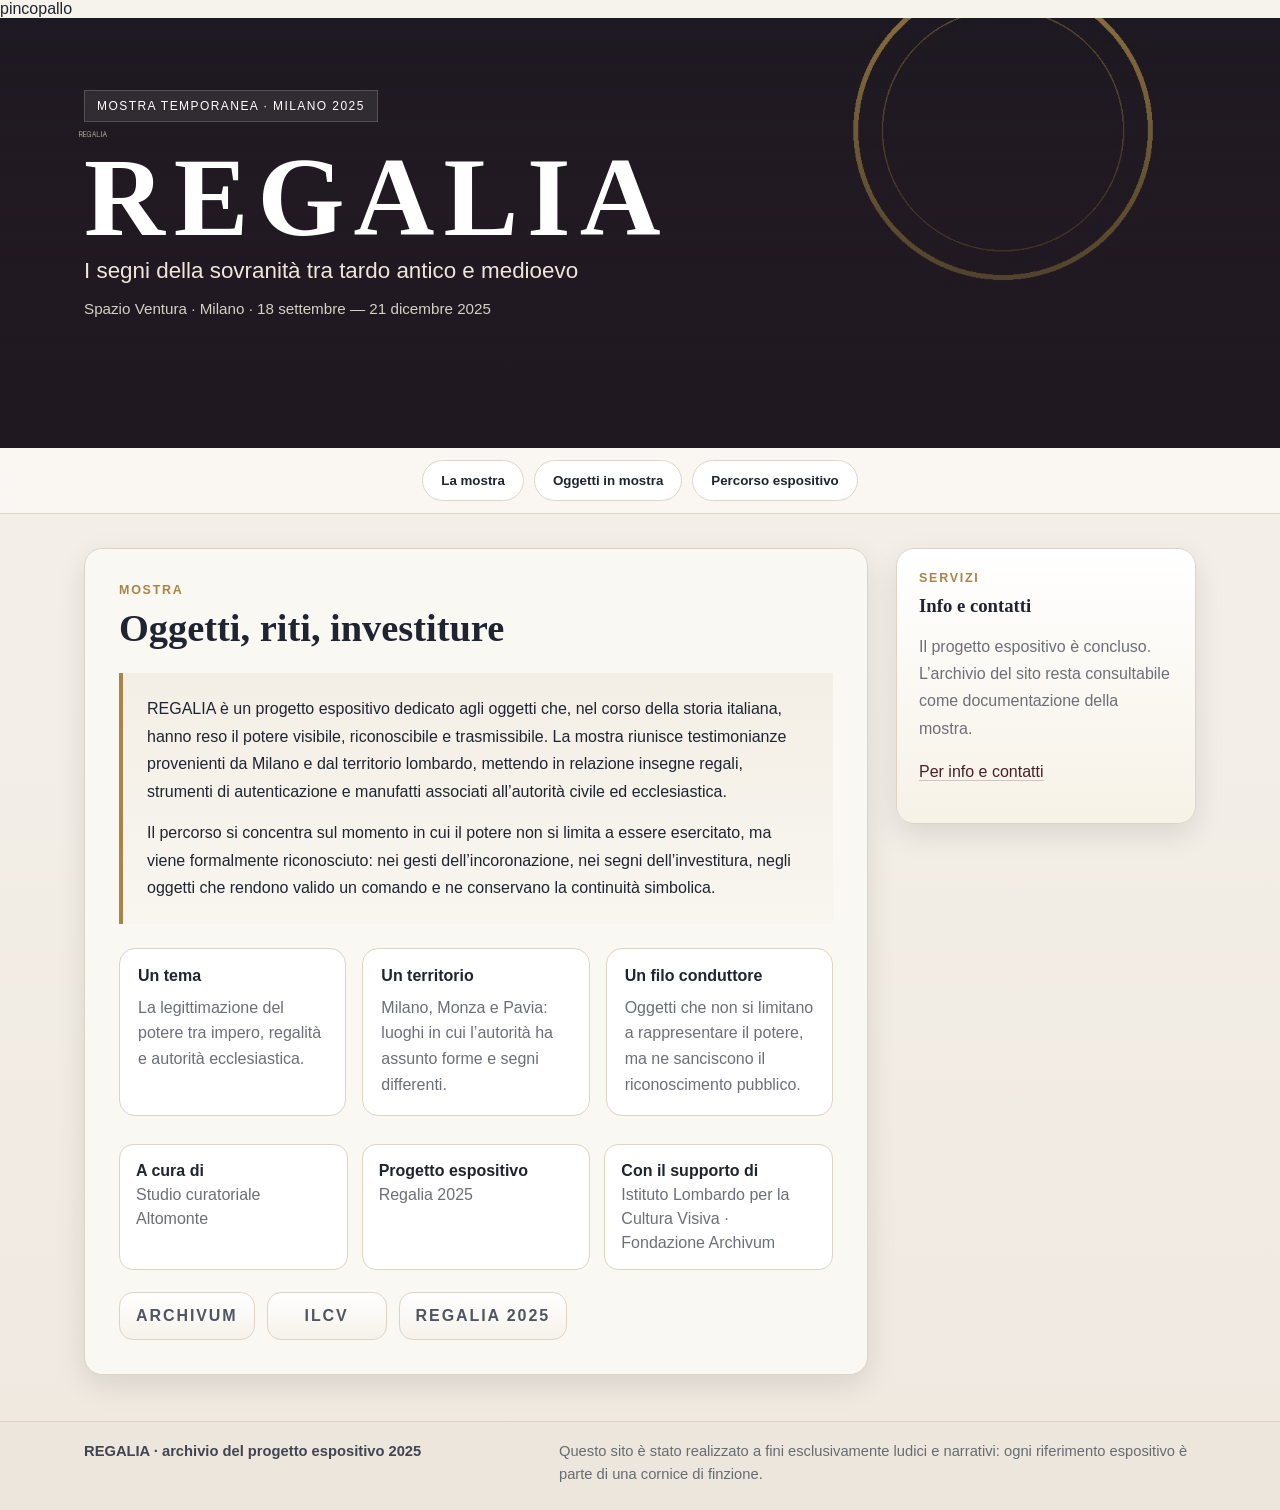
==== commit ef1e9700: "Update index.html" ====
--- a/index.html
+++ b/index.html
@@ -4,6 +4,7 @@
   <meta charset="UTF-8">
   <meta name="viewport" content="width=device-width, initial-scale=1.0">
   <title>REGALIA — Milano 2025</title>
+  <subtitle>pincopallo</subtitle>
   <link rel="stylesheet" href="style.css">
   <script>
     function showSection(id){
@@ -121,26 +122,12 @@
           </div>
         </article>
 
-        <article class="object-card">
-          <div class="object-text">
-            <h3>Sigilli medievali</h3>
-            <p>La sezione dedicata ai sigilli mette in luce uno degli strumenti più concreti e determinanti nella costruzione del potere: l’autenticazione.</p>
-            <p>I sigilli non si limitano a chiudere o contrassegnare un documento, ma ne garantiscono la validità. Attraverso la loro impronta, una decisione diventa atto riconosciuto, verificabile e quindi efficace. In questo passaggio, il potere si trasforma da volontà ad autorità formalizzata.</p>
-            <p>L’uso del sigillo introduce un elemento fondamentale: il riconoscimento pubblico. Non basta esercitare il comando, è necessario che esso venga accettato e identificato come legittimo. Proprio in questa funzione, il sigillo diventa uno dei dispositivi centrali nella trasmissione del potere.</p>
-            <p class="source"><strong>Prestito:</strong> Archivio di Stato di Milano</p>
-          </div>
-          <div class="object-images">
-            <img src="sigilli_medievali_1.jpg" alt="Sigilli medievali">
-            <img src="sigilli_medievali_2.jpg" alt="Sigilli medievali dettaglio">
-          </div>
-        </article>
-
         <article class="object-card featured">
           <div class="object-text">
             <h3>Corona Ferrea</h3>
             <p>Tra le più antiche insegne regali d’Europa, la Corona Ferrea occupa un ruolo centrale nella storia della legittimazione del potere in Italia. Utilizzata nelle cerimonie di incoronazione dei re d’Italia, essa non si limita a rappresentare l’autorità, ma ne sancisce il riconoscimento formale e pubblico.</p>
             <p>Nel gesto dell’imposizione, il potere diventa visibile, condiviso e riconosciuto: è in questo momento che l’autorità si trasforma in legittimità. La corona agisce quindi come uno strumento attivo, capace di rendere valido ciò che, senza di essa, resterebbe incompleto.</p>
-            <p>Secondo la tradizione, al suo interno è presente un sottile anello metallico associato a uno dei chiodi della Croce, elemento che ha contribuito nei secoli ad accrescerne il valore simbolico e sacrale. Questa duplice natura — regale e religiosa — ne rafforza il ruolo come punto di incontro tra diverse forme di potere.</p>
+            <p>Secondo la tradizione, al suo interno è presente un sottile anello metallico associato a uno dei chiodi della Croce di Cristo, elemento che ha contribuito nei secoli ad accrescerne il valore simbolico e sacrale. Questa duplice natura — regale e religiosa — ne rafforza il ruolo come punto di incontro tra diverse forme di potere.</p>
             <p>La corona fu utilizzata anche da Napoleone Bonaparte nel 1805 per proclamarsi re d’Italia, confermando la persistenza del suo valore come strumento di riconoscimento attraverso epoche e sistemi politici differenti.</p>
             <p class="source"><strong>Prestito:</strong> Museo e Tesoro del Duomo di Monza</p>
           </div>
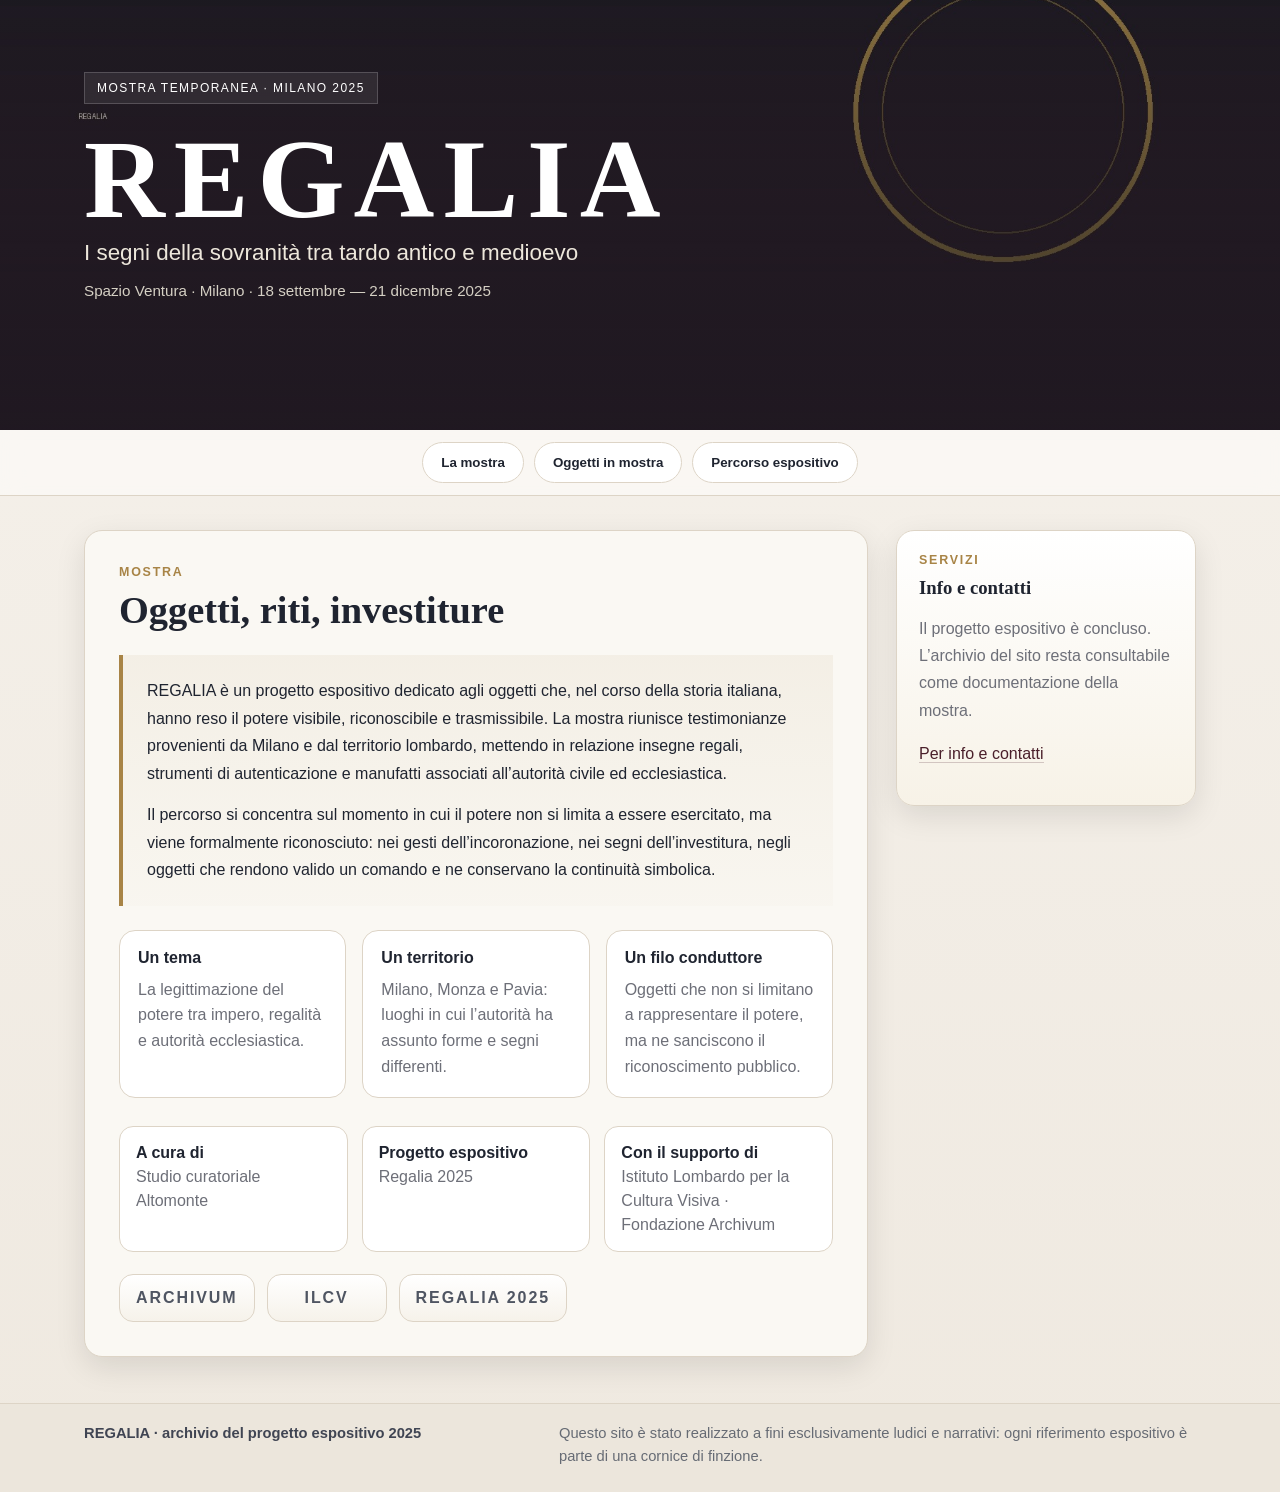
==== commit 85e262df: "Update index.html" ====
--- a/index.html
+++ b/index.html
@@ -4,7 +4,6 @@
   <meta charset="UTF-8">
   <meta name="viewport" content="width=device-width, initial-scale=1.0">
   <title>REGALIA — Milano 2025</title>
-  <subtitle>pincopallo</subtitle>
   <link rel="stylesheet" href="style.css">
   <script>
     function showSection(id){
